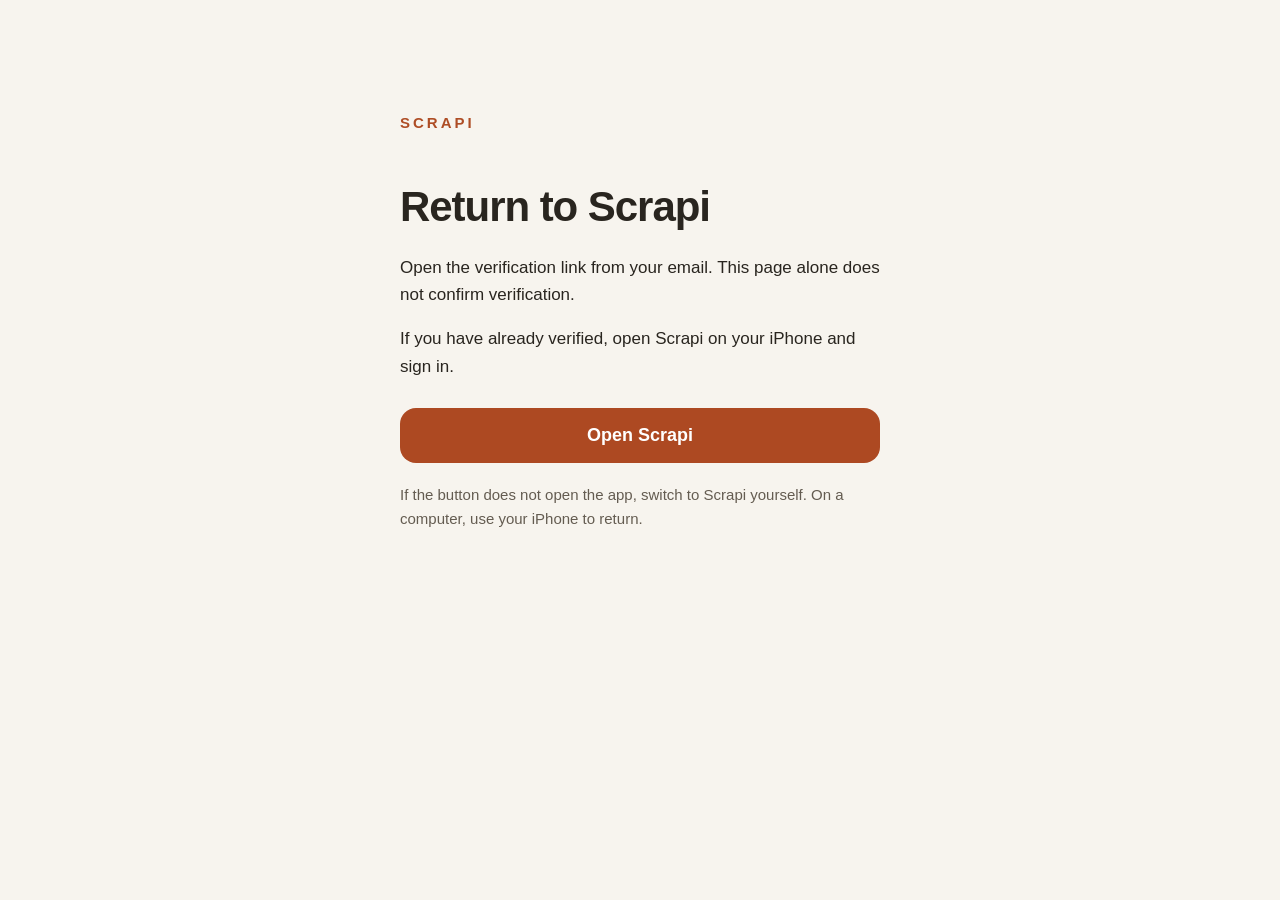
==== index.html @ b4dad751 "Publish Scrapi email verification and manual app-return landing page" ====
<!doctype html>
<html lang="en"><head><meta charset="utf-8"><meta name="viewport" content="width=device-width, initial-scale=1">
<meta name="referrer" content="no-referrer"><meta name="robots" content="noindex, nofollow">
<meta http-equiv="Content-Security-Policy" content="default-src 'none'; style-src 'self'; base-uri 'none'; form-action 'none'">
<title>Return to Scrapi</title><link rel="stylesheet" href="verify/style.css"></head>
<body><main><p class="brand">SCRAPI</p><h1>Return to Scrapi</h1><p>Open the verification link from your email. This page alone does not confirm verification.</p>
<p>If you have already verified, open Scrapi on your iPhone and sign in.</p><a class="button" href="scrapi://auth-callback">Open Scrapi</a>
<p class="help">If the button does not open the app, switch to Scrapi yourself. On a computer, use your iPhone to return.</p></main></body></html>
---- verify/style.css ----
:root { color-scheme: light; font-family: -apple-system, BlinkMacSystemFont, "Segoe UI", sans-serif; color: #29251f; background: #f7f4ee; }
* { box-sizing: border-box; }
body { margin: 0; padding: 48px 24px; }
main { max-width: 480px; margin: 7vh auto; }
.brand { color: #ae4d25; font-size: 15px; font-weight: 750; letter-spacing: .2em; margin-bottom: 48px; }
.eyebrow { font-size: 11px; letter-spacing: .12em; color: #746b5c; }
h1 { font-size: clamp(30px, 8vw, 42px); line-height: 1.12; letter-spacing: -.025em; margin: 16px 0 24px; }
p { font-size: 17px; line-height: 1.6; }
#status { font-weight: 550; }
.button { display: block; text-align: center; margin: 28px 0 20px; padding: 17px 24px; background: #ad4922; color: white; border-radius: 16px; text-decoration: none; font-weight: 650; font-size: 18px; }
.button:focus-visible { outline: 3px solid #29251f; outline-offset: 4px; }
.help { color: #645c51; font-size: 15px; }
.privacy { border-top: 1px solid #dcd5c8; margin-top: 36px; padding-top: 20px; color: #746b5c; font-size: 13px; }
@media (max-width: 430px) { main { margin: 0 auto; } .brand { margin-bottom: 32px; } }
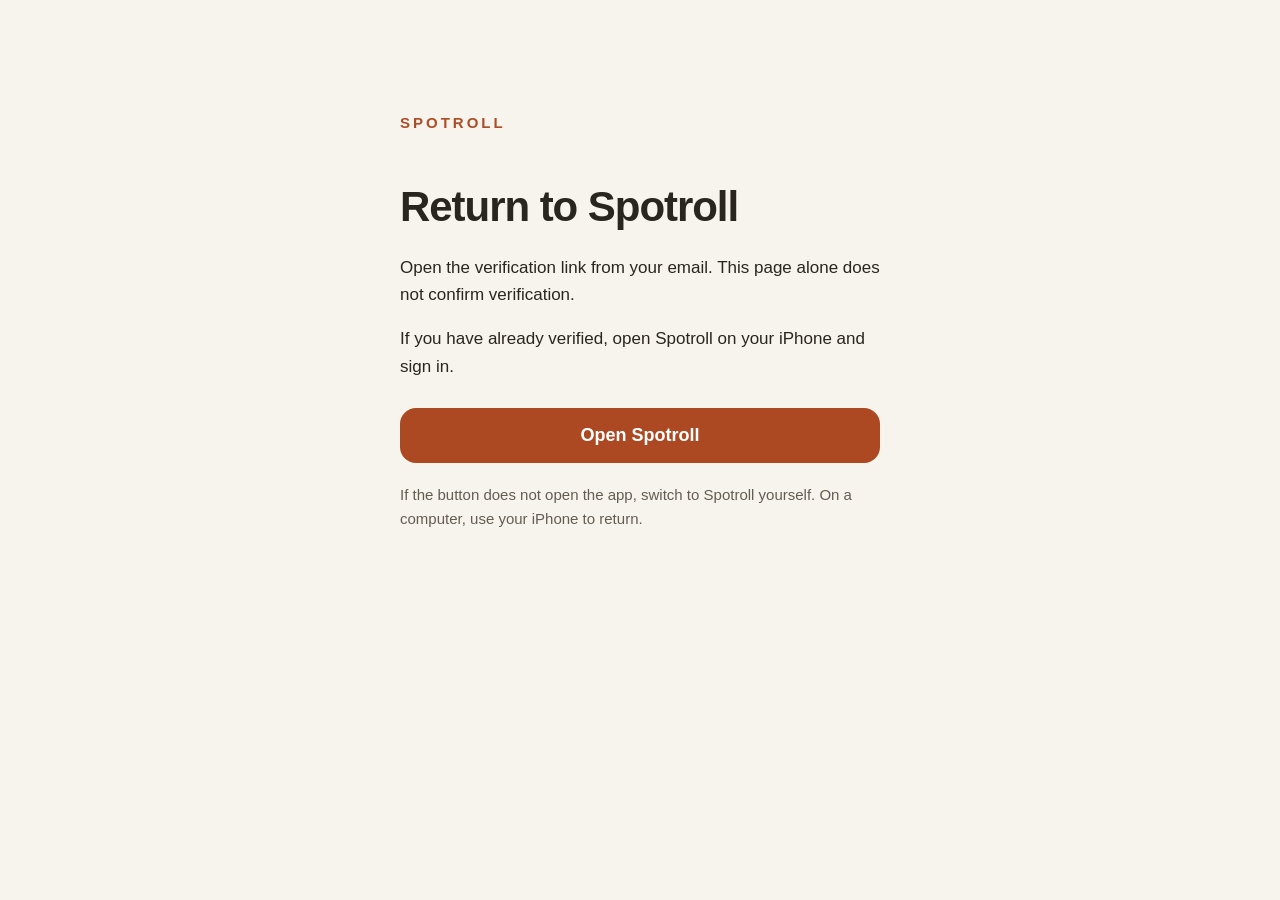
==== commit 51aa6ab0: "Update verification and privacy display branding to Spotroll" ====
--- a/index.html
+++ b/index.html
@@ -2,7 +2,7 @@
 <html lang="en"><head><meta charset="utf-8"><meta name="viewport" content="width=device-width, initial-scale=1">
 <meta name="referrer" content="no-referrer"><meta name="robots" content="noindex, nofollow">
 <meta http-equiv="Content-Security-Policy" content="default-src 'none'; style-src 'self'; base-uri 'none'; form-action 'none'">
-<title>Return to Scrapi</title><link rel="stylesheet" href="verify/style.css"></head>
-<body><main><p class="brand">SCRAPI</p><h1>Return to Scrapi</h1><p>Open the verification link from your email. This page alone does not confirm verification.</p>
-<p>If you have already verified, open Scrapi on your iPhone and sign in.</p><a class="button" href="scrapi://auth-callback">Open Scrapi</a>
-<p class="help">If the button does not open the app, switch to Scrapi yourself. On a computer, use your iPhone to return.</p></main></body></html>
+<title>Return to Spotroll</title><link rel="stylesheet" href="verify/style.css"></head>
+<body><main><p class="brand">SPOTROLL</p><h1>Return to Spotroll</h1><p>Open the verification link from your email. This page alone does not confirm verification.</p>
+<p>If you have already verified, open Spotroll on your iPhone and sign in.</p><a class="button" href="scrapi://auth-callback">Open Spotroll</a>
+<p class="help">If the button does not open the app, switch to Spotroll yourself. On a computer, use your iPhone to return.</p></main></body></html>
